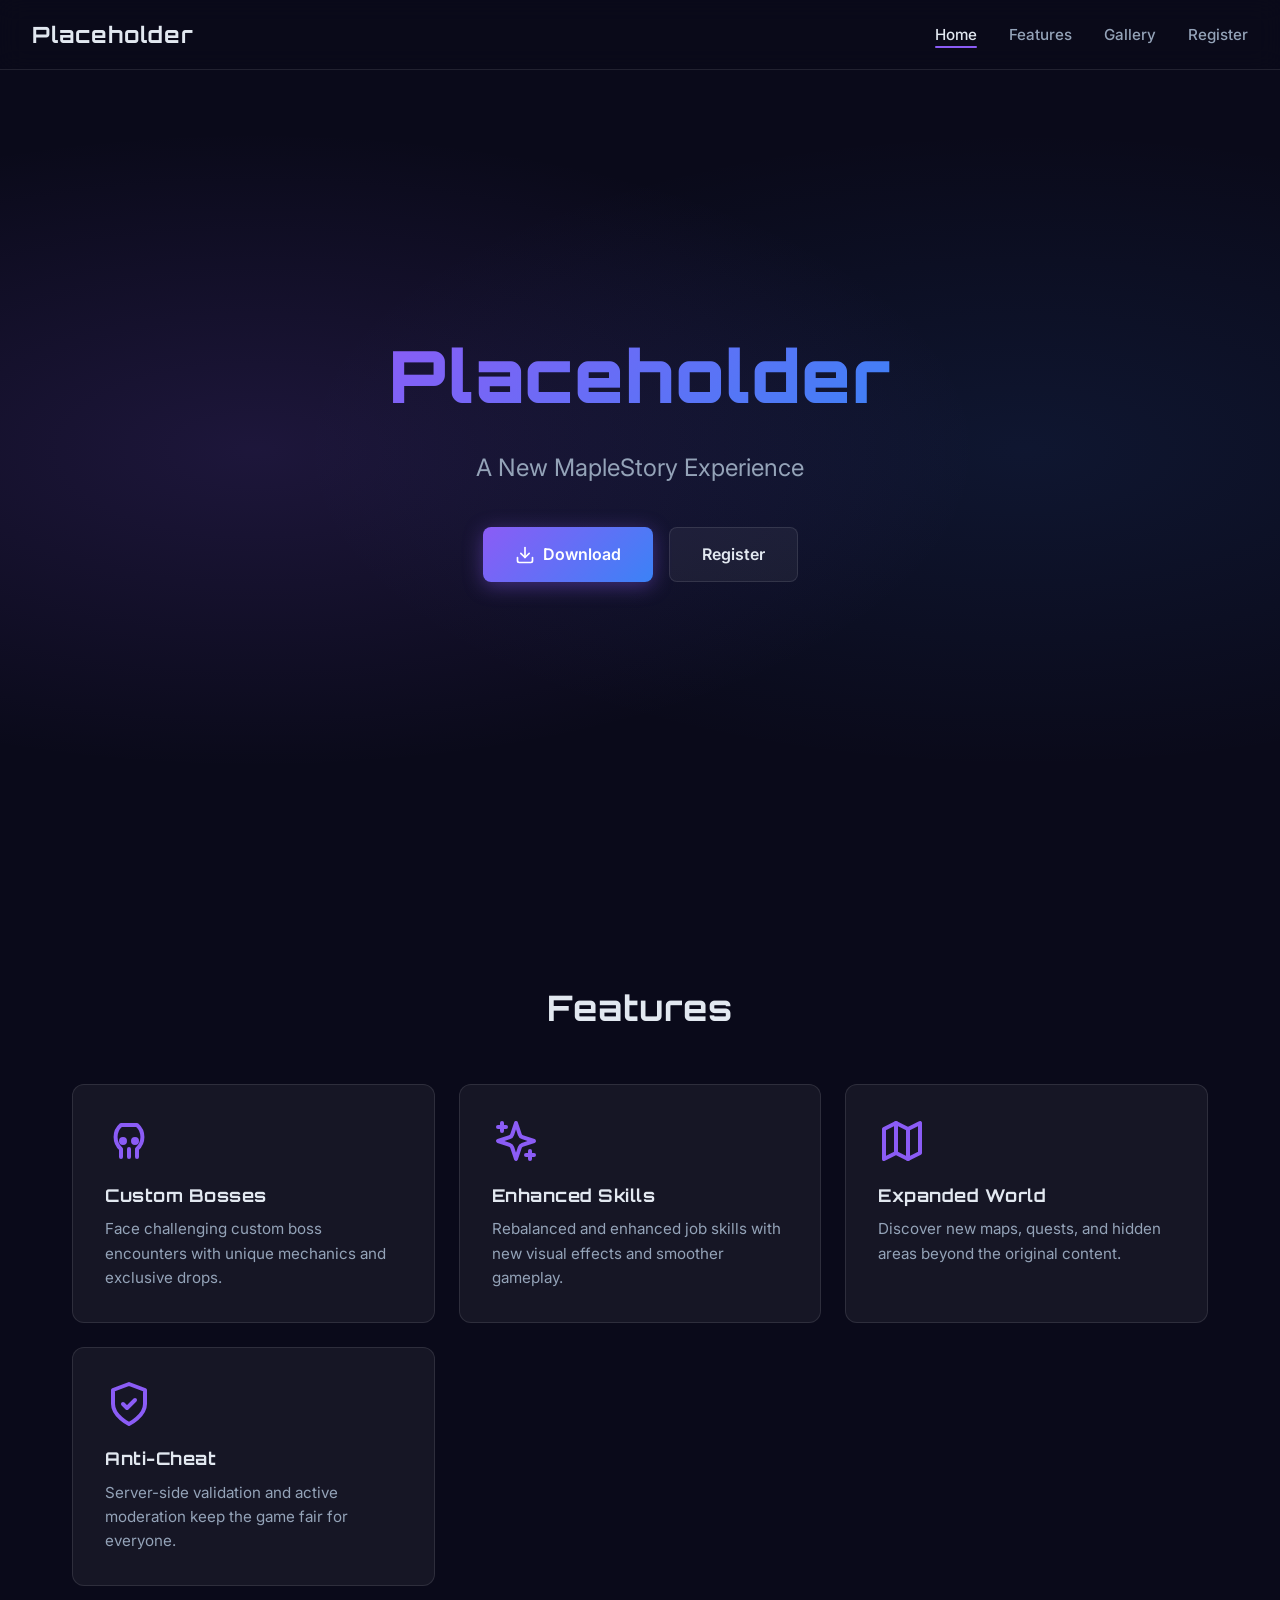
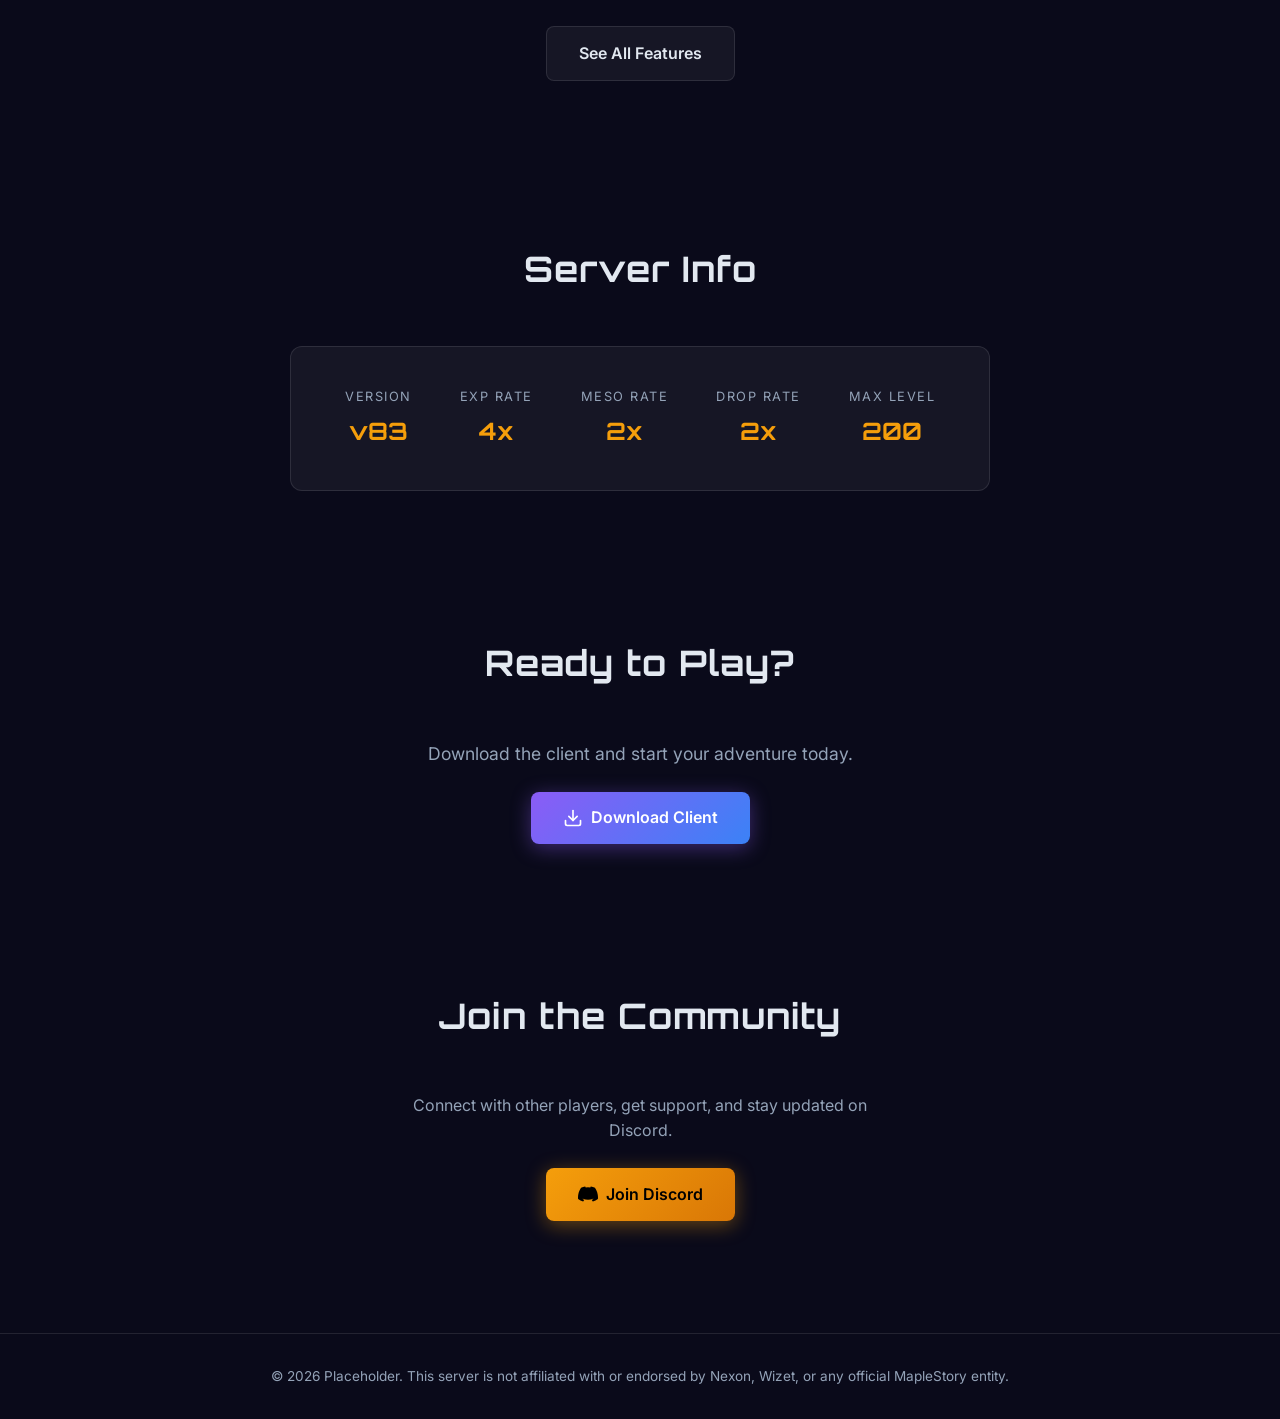
==== index.html @ 96fb3927 "Initial" ====
<!DOCTYPE html>
<html lang="en">
<head>
  <meta charset="UTF-8">
  <meta name="viewport" content="width=device-width, initial-scale=1.0">
  <title>MapleStory Private Server</title>
  <meta name="description" content="A custom MapleStory private server experience with unique features, balanced rates, and an active community.">
  <link rel="preconnect" href="https://fonts.googleapis.com">
  <link rel="preconnect" href="https://fonts.gstatic.com" crossorigin>
  <link href="https://fonts.googleapis.com/css2?family=Inter:wght@400;500;600;700&family=Orbitron:wght@700;900&display=swap" rel="stylesheet">
  <link rel="stylesheet" href="css/styles.css">
  <link rel="stylesheet" href="css/animations.css">
</head>
<body>

  <!-- Navbar -->
  <nav class="navbar">
    <a href="index.html" class="nav-logo"></a>
    <ul class="nav-links"></ul>
    <button class="hamburger" aria-label="Toggle menu">
      <span></span><span></span><span></span>
    </button>
  </nav>

  <!-- Hero -->
  <section class="hero">
    <h1 class="hero-title"></h1>
    <p class="hero-tagline"></p>
    <div class="hero-ctas">
      <a id="hero-download" href="#" class="btn btn-primary btn-download-pulse">
        <svg viewBox="0 0 24 24" fill="none" stroke="currentColor" stroke-width="2" stroke-linecap="round" stroke-linejoin="round" width="20" height="20"><path d="M21 15v4a2 2 0 0 1-2 2H5a2 2 0 0 1-2-2v-4"/><polyline points="7 10 12 15 17 10"/><line x1="12" y1="15" x2="12" y2="3"/></svg>
        Download
      </a>
      <a href="register.html" class="btn btn-secondary">Register</a>
    </div>
  </section>

  <!-- Feature Highlights -->
  <section class="section landing-features">
    <h2 class="section-title animate-on-scroll">Features</h2>
    <div class="features-grid stagger-children"></div>
    <div class="features-more animate-on-scroll">
      <a href="features.html" class="btn btn-secondary">See All Features</a>
    </div>
  </section>

  <!-- Server Info -->
  <section class="section">
    <h2 class="section-title animate-on-scroll">Server Info</h2>
    <div class="server-info animate-on-scroll"></div>
  </section>

  <!-- Download CTA -->
  <section class="section download-section">
    <h2 class="section-title animate-on-scroll">Ready to Play?</h2>
    <p class="animate-on-scroll">Download the client and start your adventure today.</p>
    <a id="download-cta" href="#" class="btn btn-primary btn-download-pulse animate-on-scroll">
      <svg viewBox="0 0 24 24" fill="none" stroke="currentColor" stroke-width="2" stroke-linecap="round" stroke-linejoin="round" width="20" height="20"><path d="M21 15v4a2 2 0 0 1-2 2H5a2 2 0 0 1-2-2v-4"/><polyline points="7 10 12 15 17 10"/><line x1="12" y1="15" x2="12" y2="3"/></svg>
      Download Client
    </a>
  </section>

  <!-- Community -->
  <section class="section community-section">
    <h2 class="section-title animate-on-scroll">Join the Community</h2>
    <p class="animate-on-scroll">Connect with other players, get support, and stay updated on Discord.</p>
    <a id="discord-btn" href="#" class="btn btn-gold animate-on-scroll">
      <svg viewBox="0 0 24 24" fill="currentColor" width="20" height="20"><path d="M20.317 4.37a19.791 19.791 0 0 0-4.885-1.515.074.074 0 0 0-.079.037c-.21.375-.444.864-.608 1.25a18.27 18.27 0 0 0-5.487 0 12.64 12.64 0 0 0-.617-1.25.077.077 0 0 0-.079-.037A19.736 19.736 0 0 0 3.677 4.37a.07.07 0 0 0-.032.027C.533 9.046-.32 13.58.099 18.057a.082.082 0 0 0 .031.057 19.9 19.9 0 0 0 5.993 3.03.078.078 0 0 0 .084-.028 14.09 14.09 0 0 0 1.226-1.994.076.076 0 0 0-.041-.106 13.107 13.107 0 0 1-1.872-.892.077.077 0 0 1-.008-.128 10.2 10.2 0 0 0 .372-.292.074.074 0 0 1 .077-.01c3.928 1.793 8.18 1.793 12.062 0a.074.074 0 0 1 .078.01c.12.098.246.198.373.292a.077.077 0 0 1-.006.127 12.299 12.299 0 0 1-1.873.892.077.077 0 0 0-.041.107c.36.698.772 1.362 1.225 1.993a.076.076 0 0 0 .084.028 19.839 19.839 0 0 0 6.002-3.03.077.077 0 0 0 .032-.054c.5-5.177-.838-9.674-3.549-13.66a.061.061 0 0 0-.031-.03z"/></svg>
      Join Discord
    </a>
  </section>

  <!-- Footer -->
  <footer class="footer"></footer>

  <script src="config.js"></script>
  <script src="js/main.js"></script>
</body>
</html>
---- css/styles.css ----
/* ===== Reset & Base ===== */
*, *::before, *::after {
  margin: 0;
  padding: 0;
  box-sizing: border-box;
}

:root {
  --bg-primary: #0a0a1a;
  --bg-secondary: #111128;
  --bg-card: rgba(255, 255, 255, 0.05);
  --bg-card-hover: rgba(255, 255, 255, 0.08);
  --text-primary: #e2e8f0;
  --text-secondary: #94a3b8;
  --accent-purple: #8b5cf6;
  --accent-blue: #3b82f6;
  --accent-gold: #f59e0b;
  --border-subtle: rgba(255, 255, 255, 0.1);
  --shadow-card: 0 4px 24px rgba(0, 0, 0, 0.3);
  --shadow-hover: 0 8px 40px rgba(139, 92, 246, 0.2);
  --radius: 12px;
  --radius-sm: 8px;
  --nav-height: 70px;
  --font-heading: 'Orbitron', sans-serif;
  --font-body: 'Inter', sans-serif;
}

html {
  scroll-behavior: smooth;
}

body {
  font-family: var(--font-body);
  background: var(--bg-primary);
  color: var(--text-primary);
  line-height: 1.6;
  min-height: 100vh;
  overflow-x: hidden;
}

a {
  color: var(--accent-purple);
  text-decoration: none;
  transition: color 0.2s;
}

a:hover {
  color: var(--accent-blue);
}

img {
  max-width: 100%;
  height: auto;
  display: block;
}

/* ===== Navbar ===== */
.navbar {
  position: fixed;
  top: 0;
  left: 0;
  right: 0;
  height: var(--nav-height);
  display: flex;
  align-items: center;
  justify-content: space-between;
  padding: 0 2rem;
  z-index: 1000;
  background: rgba(10, 10, 26, 0.8);
  backdrop-filter: blur(12px);
  -webkit-backdrop-filter: blur(12px);
  border-bottom: 1px solid var(--border-subtle);
  transition: background 0.3s;
}

.navbar.scrolled {
  background: rgba(10, 10, 26, 0.95);
}

.nav-logo {
  font-family: var(--font-heading);
  font-size: 1.4rem;
  font-weight: 700;
  color: var(--text-primary);
  letter-spacing: 1px;
}

.nav-links {
  display: flex;
  list-style: none;
  gap: 2rem;
  align-items: center;
}

.nav-links a {
  color: var(--text-secondary);
  font-weight: 500;
  font-size: 0.95rem;
  transition: color 0.2s;
  position: relative;
}

.nav-links a:hover,
.nav-links a.active {
  color: var(--text-primary);
}

.nav-links a.active::after {
  content: '';
  position: absolute;
  bottom: -4px;
  left: 0;
  right: 0;
  height: 2px;
  background: var(--accent-purple);
  border-radius: 1px;
}

.hamburger {
  display: none;
  flex-direction: column;
  gap: 5px;
  cursor: pointer;
  background: none;
  border: none;
  padding: 4px;
}

.hamburger span {
  display: block;
  width: 24px;
  height: 2px;
  background: var(--text-primary);
  border-radius: 2px;
  transition: transform 0.3s, opacity 0.3s;
}

.hamburger.open span:nth-child(1) {
  transform: rotate(45deg) translate(5px, 5px);
}

.hamburger.open span:nth-child(2) {
  opacity: 0;
}

.hamburger.open span:nth-child(3) {
  transform: rotate(-45deg) translate(5px, -5px);
}

/* ===== Hero ===== */
.hero {
  min-height: 100vh;
  display: flex;
  flex-direction: column;
  align-items: center;
  justify-content: center;
  text-align: center;
  padding: 2rem;
  background:
    radial-gradient(ellipse at 20% 50%, rgba(139, 92, 246, 0.15) 0%, transparent 50%),
    radial-gradient(ellipse at 80% 50%, rgba(59, 130, 246, 0.1) 0%, transparent 50%),
    var(--bg-primary);
  position: relative;
}

.hero-title {
  font-family: var(--font-heading);
  font-size: clamp(2.5rem, 6vw, 4.5rem);
  font-weight: 900;
  letter-spacing: 2px;
  background: linear-gradient(135deg, var(--accent-purple), var(--accent-blue));
  -webkit-background-clip: text;
  -webkit-text-fill-color: transparent;
  background-clip: text;
  margin-bottom: 1rem;
}

.hero-tagline {
  font-size: clamp(1.1rem, 2.5vw, 1.5rem);
  color: var(--text-secondary);
  max-width: 600px;
  margin-bottom: 2.5rem;
}

.hero-ctas {
  display: flex;
  gap: 1rem;
  flex-wrap: wrap;
  justify-content: center;
}

/* ===== Buttons ===== */
.btn {
  display: inline-flex;
  align-items: center;
  gap: 0.5rem;
  padding: 0.85rem 2rem;
  font-size: 1rem;
  font-weight: 600;
  font-family: var(--font-body);
  border: none;
  border-radius: var(--radius-sm);
  cursor: pointer;
  transition: transform 0.2s, box-shadow 0.2s;
  text-decoration: none;
}

.btn:hover {
  transform: translateY(-2px);
}

.btn-primary {
  background: linear-gradient(135deg, var(--accent-purple), var(--accent-blue));
  color: #fff;
  box-shadow: 0 4px 20px rgba(139, 92, 246, 0.4);
}

.btn-primary:hover {
  color: #fff;
  box-shadow: 0 6px 30px rgba(139, 92, 246, 0.6);
}

.btn-secondary {
  background: var(--bg-card);
  color: var(--text-primary);
  border: 1px solid var(--border-subtle);
}

.btn-secondary:hover {
  color: var(--text-primary);
  background: var(--bg-card-hover);
  box-shadow: var(--shadow-card);
}

.btn-gold {
  background: linear-gradient(135deg, var(--accent-gold), #d97706);
  color: #000;
  box-shadow: 0 4px 20px rgba(245, 158, 11, 0.4);
}

.btn-gold:hover {
  color: #000;
  box-shadow: 0 6px 30px rgba(245, 158, 11, 0.6);
}

/* ===== Sections ===== */
.section {
  padding: 5rem 2rem;
  max-width: 1200px;
  margin: 0 auto;
}

.section-title {
  font-family: var(--font-heading);
  font-size: clamp(1.5rem, 3vw, 2.2rem);
  text-align: center;
  margin-bottom: 3rem;
  letter-spacing: 1px;
}

/* ===== Feature Cards ===== */
.features-grid {
  display: grid;
  grid-template-columns: repeat(auto-fit, minmax(280px, 1fr));
  gap: 1.5rem;
}

.feature-card {
  background: var(--bg-card);
  border: 1px solid var(--border-subtle);
  border-radius: var(--radius);
  padding: 2rem;
  transition: transform 0.3s, box-shadow 0.3s, background 0.3s;
}

.feature-card:hover {
  transform: translateY(-4px);
  box-shadow: var(--shadow-hover);
  background: var(--bg-card-hover);
}

.feature-icon {
  width: 48px;
  height: 48px;
  margin-bottom: 1rem;
  color: var(--accent-purple);
}

.feature-card h3 {
  font-family: var(--font-heading);
  font-size: 1.1rem;
  margin-bottom: 0.5rem;
  letter-spacing: 0.5px;
}

.feature-card p {
  color: var(--text-secondary);
  font-size: 0.95rem;
}

.feature-card-image {
  width: 100%;
  height: 180px;
  border-radius: var(--radius-sm);
  margin-top: 1rem;
  object-fit: cover;
}

.feature-card-image-placeholder {
  width: 100%;
  height: 180px;
  border-radius: var(--radius-sm);
  margin-top: 1rem;
  background: linear-gradient(135deg, rgba(139, 92, 246, 0.1), rgba(59, 130, 246, 0.1));
  display: flex;
  align-items: center;
  justify-content: center;
  color: var(--text-secondary);
  font-size: 0.85rem;
}

.features-more {
  text-align: center;
  margin-top: 2.5rem;
}

/* ===== Server Info Panel ===== */
.server-info {
  display: flex;
  justify-content: center;
  gap: 3rem;
  flex-wrap: wrap;
  background: var(--bg-card);
  border: 1px solid var(--border-subtle);
  border-radius: var(--radius);
  padding: 2.5rem;
  max-width: 700px;
  margin: 0 auto;
}

.info-item {
  text-align: center;
}

.info-label {
  font-size: 0.8rem;
  text-transform: uppercase;
  color: var(--text-secondary);
  letter-spacing: 1.5px;
  margin-bottom: 0.3rem;
}

.info-value {
  font-family: var(--font-heading);
  font-size: 1.5rem;
  font-weight: 700;
  color: var(--accent-gold);
}

/* ===== Download CTA ===== */
.download-section {
  text-align: center;
  padding: 4rem 2rem;
}

.download-section p {
  color: var(--text-secondary);
  margin-bottom: 1.5rem;
  font-size: 1.1rem;
}

/* ===== Community Section ===== */
.community-section {
  text-align: center;
}

.community-section p {
  color: var(--text-secondary);
  margin-bottom: 1.5rem;
  max-width: 500px;
  margin-left: auto;
  margin-right: auto;
  margin-bottom: 1.5rem;
}

/* ===== Footer ===== */
.footer {
  text-align: center;
  padding: 2rem;
  border-top: 1px solid var(--border-subtle);
  color: var(--text-secondary);
  font-size: 0.85rem;
  margin-top: 2rem;
}

/* ===== Gallery ===== */
.gallery-grid {
  display: grid;
  grid-template-columns: repeat(auto-fill, minmax(300px, 1fr));
  gap: 1rem;
}

.gallery-item {
  border-radius: var(--radius);
  overflow: hidden;
  cursor: pointer;
  position: relative;
  aspect-ratio: 16 / 9;
  background: var(--bg-card);
  border: 1px solid var(--border-subtle);
  transition: transform 0.3s, box-shadow 0.3s;
}

.gallery-item:hover {
  transform: translateY(-4px);
  box-shadow: var(--shadow-hover);
}

.gallery-item img {
  width: 100%;
  height: 100%;
  object-fit: cover;
}

.gallery-caption {
  position: absolute;
  bottom: 0;
  left: 0;
  right: 0;
  padding: 0.75rem 1rem;
  background: linear-gradient(transparent, rgba(0, 0, 0, 0.8));
  font-size: 0.9rem;
}

.gallery-placeholder {
  display: flex;
  flex-direction: column;
  align-items: center;
  justify-content: center;
  aspect-ratio: 16 / 9;
  background: var(--bg-card);
  border: 2px dashed var(--border-subtle);
  border-radius: var(--radius);
  color: var(--text-secondary);
  font-size: 1rem;
  gap: 0.5rem;
}

.gallery-placeholder span {
  font-size: 0.85rem;
}

/* ===== Lightbox ===== */
.lightbox {
  position: fixed;
  inset: 0;
  z-index: 2000;
  background: rgba(0, 0, 0, 0.92);
  display: flex;
  align-items: center;
  justify-content: center;
  opacity: 0;
  pointer-events: none;
  transition: opacity 0.3s;
}

.lightbox.open {
  opacity: 1;
  pointer-events: auto;
}

.lightbox img {
  max-width: 90vw;
  max-height: 85vh;
  border-radius: var(--radius-sm);
}

.lightbox-close {
  position: absolute;
  top: 1.5rem;
  right: 1.5rem;
  background: none;
  border: none;
  color: #fff;
  font-size: 2rem;
  cursor: pointer;
  line-height: 1;
  padding: 0.5rem;
}

.lightbox-nav {
  position: absolute;
  top: 50%;
  transform: translateY(-50%);
  background: rgba(255, 255, 255, 0.1);
  border: none;
  color: #fff;
  font-size: 2rem;
  cursor: pointer;
  padding: 1rem;
  border-radius: var(--radius-sm);
  transition: background 0.2s;
}

.lightbox-nav:hover {
  background: rgba(255, 255, 255, 0.2);
}

.lightbox-prev {
  left: 1rem;
}

.lightbox-next {
  right: 1rem;
}

.lightbox-caption {
  position: absolute;
  bottom: 1.5rem;
  text-align: center;
  width: 100%;
  color: var(--text-secondary);
  font-size: 0.95rem;
}

/* ===== Registration Form ===== */
.register-container {
  max-width: 480px;
  margin: 0 auto;
  padding-top: calc(var(--nav-height) + 3rem);
}

.register-form {
  background: var(--bg-card);
  border: 1px solid var(--border-subtle);
  border-radius: var(--radius);
  padding: 2.5rem;
}

.register-form h1 {
  font-family: var(--font-heading);
  font-size: 1.6rem;
  text-align: center;
  margin-bottom: 0.5rem;
}

.register-form .subtitle {
  text-align: center;
  color: var(--text-secondary);
  margin-bottom: 2rem;
  font-size: 0.95rem;
}

.form-group {
  margin-bottom: 1.25rem;
}

.form-group label {
  display: block;
  margin-bottom: 0.4rem;
  font-weight: 500;
  font-size: 0.9rem;
}

.form-group input {
  width: 100%;
  padding: 0.75rem 1rem;
  background: var(--bg-primary);
  border: 1px solid var(--border-subtle);
  border-radius: var(--radius-sm);
  color: var(--text-primary);
  font-family: var(--font-body);
  font-size: 1rem;
  transition: border-color 0.2s;
}

.form-group input:focus {
  outline: none;
  border-color: var(--accent-purple);
}

.form-group input.error {
  border-color: #ef4444;
}

.form-error {
  color: #ef4444;
  font-size: 0.8rem;
  margin-top: 0.3rem;
  display: none;
}

.form-error.visible {
  display: block;
}

.form-submit {
  width: 100%;
  margin-top: 0.5rem;
}

.form-submit:disabled {
  opacity: 0.6;
  cursor: not-allowed;
  transform: none !important;
}

.form-message {
  text-align: center;
  margin-top: 1rem;
  padding: 0.75rem;
  border-radius: var(--radius-sm);
  font-size: 0.9rem;
  display: none;
}

.form-message.success {
  display: block;
  background: rgba(34, 197, 94, 0.1);
  color: #22c55e;
  border: 1px solid rgba(34, 197, 94, 0.2);
}

.form-message.error {
  display: block;
  background: rgba(239, 68, 68, 0.1);
  color: #ef4444;
  border: 1px solid rgba(239, 68, 68, 0.2);
}

.password-strength {
  height: 3px;
  border-radius: 2px;
  margin-top: 0.4rem;
  background: var(--border-subtle);
  overflow: hidden;
}

.password-strength-bar {
  height: 100%;
  width: 0;
  border-radius: 2px;
  transition: width 0.3s, background 0.3s;
}

/* ===== Page Header (for sub-pages) ===== */
.page-header {
  padding-top: calc(var(--nav-height) + 3rem);
  padding-bottom: 2rem;
  text-align: center;
}

.page-header h1 {
  font-family: var(--font-heading);
  font-size: clamp(1.8rem, 4vw, 2.5rem);
  margin-bottom: 0.5rem;
}

.page-header p {
  color: var(--text-secondary);
  max-width: 600px;
  margin: 0 auto;
}

/* ===== Responsive ===== */
@media (max-width: 768px) {
  .hamburger {
    display: flex;
  }

  .nav-links {
    position: fixed;
    top: var(--nav-height);
    left: 0;
    right: 0;
    background: rgba(10, 10, 26, 0.98);
    backdrop-filter: blur(12px);
    flex-direction: column;
    padding: 2rem;
    gap: 1.5rem;
    transform: translateY(-100%);
    opacity: 0;
    pointer-events: none;
    transition: transform 0.3s, opacity 0.3s;
    border-bottom: 1px solid var(--border-subtle);
  }

  .nav-links.open {
    transform: translateY(0);
    opacity: 1;
    pointer-events: auto;
  }

  .section {
    padding: 3rem 1.25rem;
  }

  .server-info {
    gap: 1.5rem;
    padding: 1.5rem;
  }

  .register-form {
    padding: 1.5rem;
  }

  .gallery-grid {
    grid-template-columns: 1fr;
  }
}

@media (max-width: 480px) {
  .hero-ctas {
    flex-direction: column;
    align-items: center;
  }

  .btn {
    width: 100%;
    justify-content: center;
  }

  .features-grid {
    grid-template-columns: 1fr;
  }
}
---- css/animations.css ----
/* ===== Scroll Animations ===== */
.animate-on-scroll {
  opacity: 0;
  transform: translateY(30px);
  transition: opacity 0.6s ease-out, transform 0.6s ease-out;
}

.animate-on-scroll.visible {
  opacity: 1;
  transform: translateY(0);
}

/* Stagger children */
.stagger-children .animate-on-scroll:nth-child(1) { transition-delay: 0s; }
.stagger-children .animate-on-scroll:nth-child(2) { transition-delay: 0.1s; }
.stagger-children .animate-on-scroll:nth-child(3) { transition-delay: 0.2s; }
.stagger-children .animate-on-scroll:nth-child(4) { transition-delay: 0.3s; }
.stagger-children .animate-on-scroll:nth-child(5) { transition-delay: 0.4s; }
.stagger-children .animate-on-scroll:nth-child(6) { transition-delay: 0.5s; }

/* ===== Hero Entrance ===== */
.hero-title {
  opacity: 0;
  transform: translateY(20px);
  animation: heroEntrance 0.8s ease-out 0.2s forwards;
}

.hero-tagline {
  opacity: 0;
  transform: translateY(20px);
  animation: heroEntrance 0.8s ease-out 0.4s forwards;
}

.hero-ctas {
  opacity: 0;
  transform: translateY(20px);
  animation: heroEntrance 0.8s ease-out 0.6s forwards;
}

@keyframes heroEntrance {
  to {
    opacity: 1;
    transform: translateY(0);
  }
}

/* ===== Download Button Pulse ===== */
.btn-download-pulse {
  animation: downloadPulse 2s infinite;
}

@keyframes downloadPulse {
  0%, 100% {
    box-shadow: 0 4px 20px rgba(139, 92, 246, 0.4);
  }
  50% {
    box-shadow: 0 4px 40px rgba(139, 92, 246, 0.7);
  }
}

/* ===== Card Hover Lift ===== */
.feature-card {
  transition: transform 0.3s ease, box-shadow 0.3s ease, background 0.3s ease;
}

.feature-card:hover {
  transform: translateY(-6px);
  box-shadow: 0 12px 40px rgba(139, 92, 246, 0.2);
}

/* ===== Gallery Item Hover ===== */
.gallery-item {
  transition: transform 0.3s ease, box-shadow 0.3s ease;
}

.gallery-item:hover {
  transform: scale(1.02);
}

/* ===== Lightbox Fade ===== */
.lightbox {
  transition: opacity 0.3s ease;
}

/* ===== Navbar Link Underline ===== */
.nav-links a::after {
  content: '';
  position: absolute;
  bottom: -4px;
  left: 50%;
  width: 0;
  height: 2px;
  background: var(--accent-purple);
  border-radius: 1px;
  transition: width 0.3s, left 0.3s;
}

.nav-links a:hover::after {
  width: 100%;
  left: 0;
}

.nav-links a.active::after {
  width: 100%;
  left: 0;
}

/* ===== Reduced Motion ===== */
@media (prefers-reduced-motion: reduce) {
  .animate-on-scroll {
    opacity: 1;
    transform: none;
    transition: none;
  }

  .hero-title,
  .hero-tagline,
  .hero-ctas {
    opacity: 1;
    transform: none;
    animation: none;
  }

  .btn-download-pulse {
    animation: none;
  }

  .feature-card,
  .gallery-item {
    transition: none;
  }

  .lightbox {
    transition: none;
  }

  .nav-links a::after {
    transition: none;
  }
}
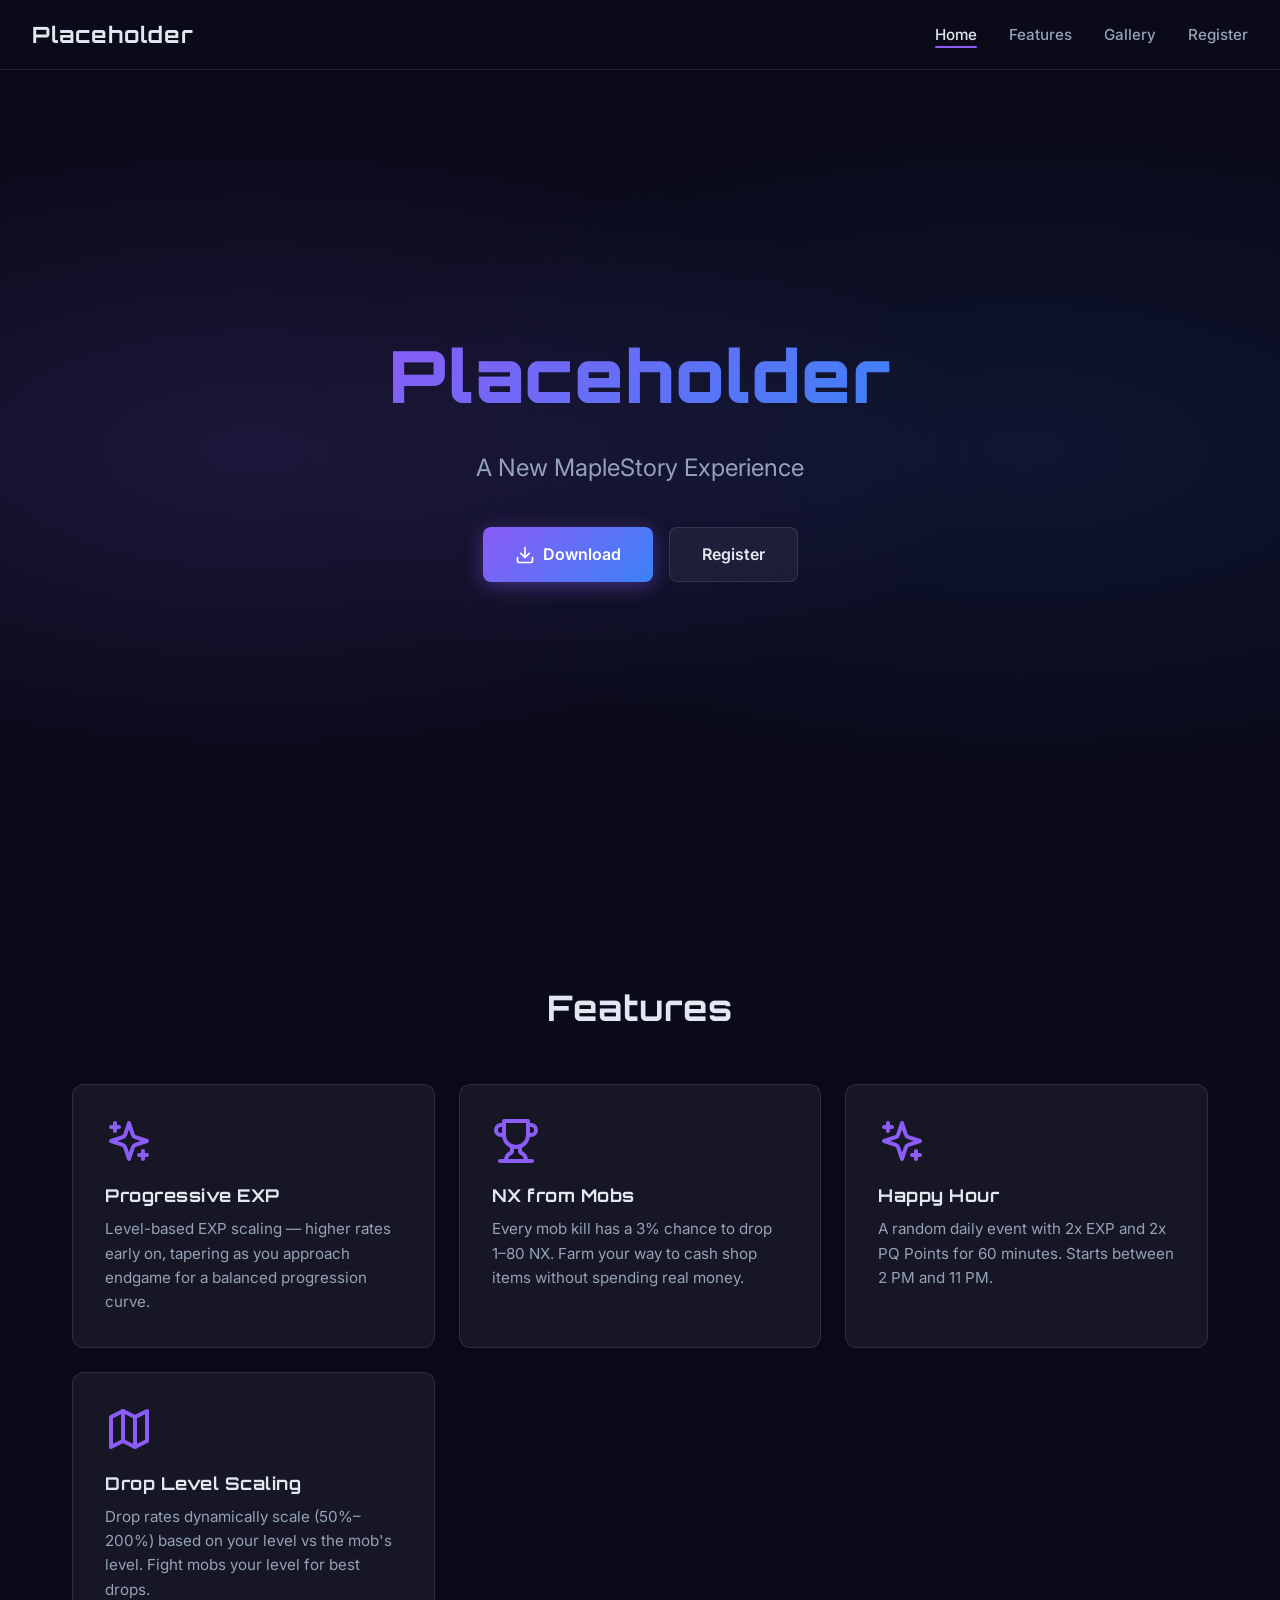
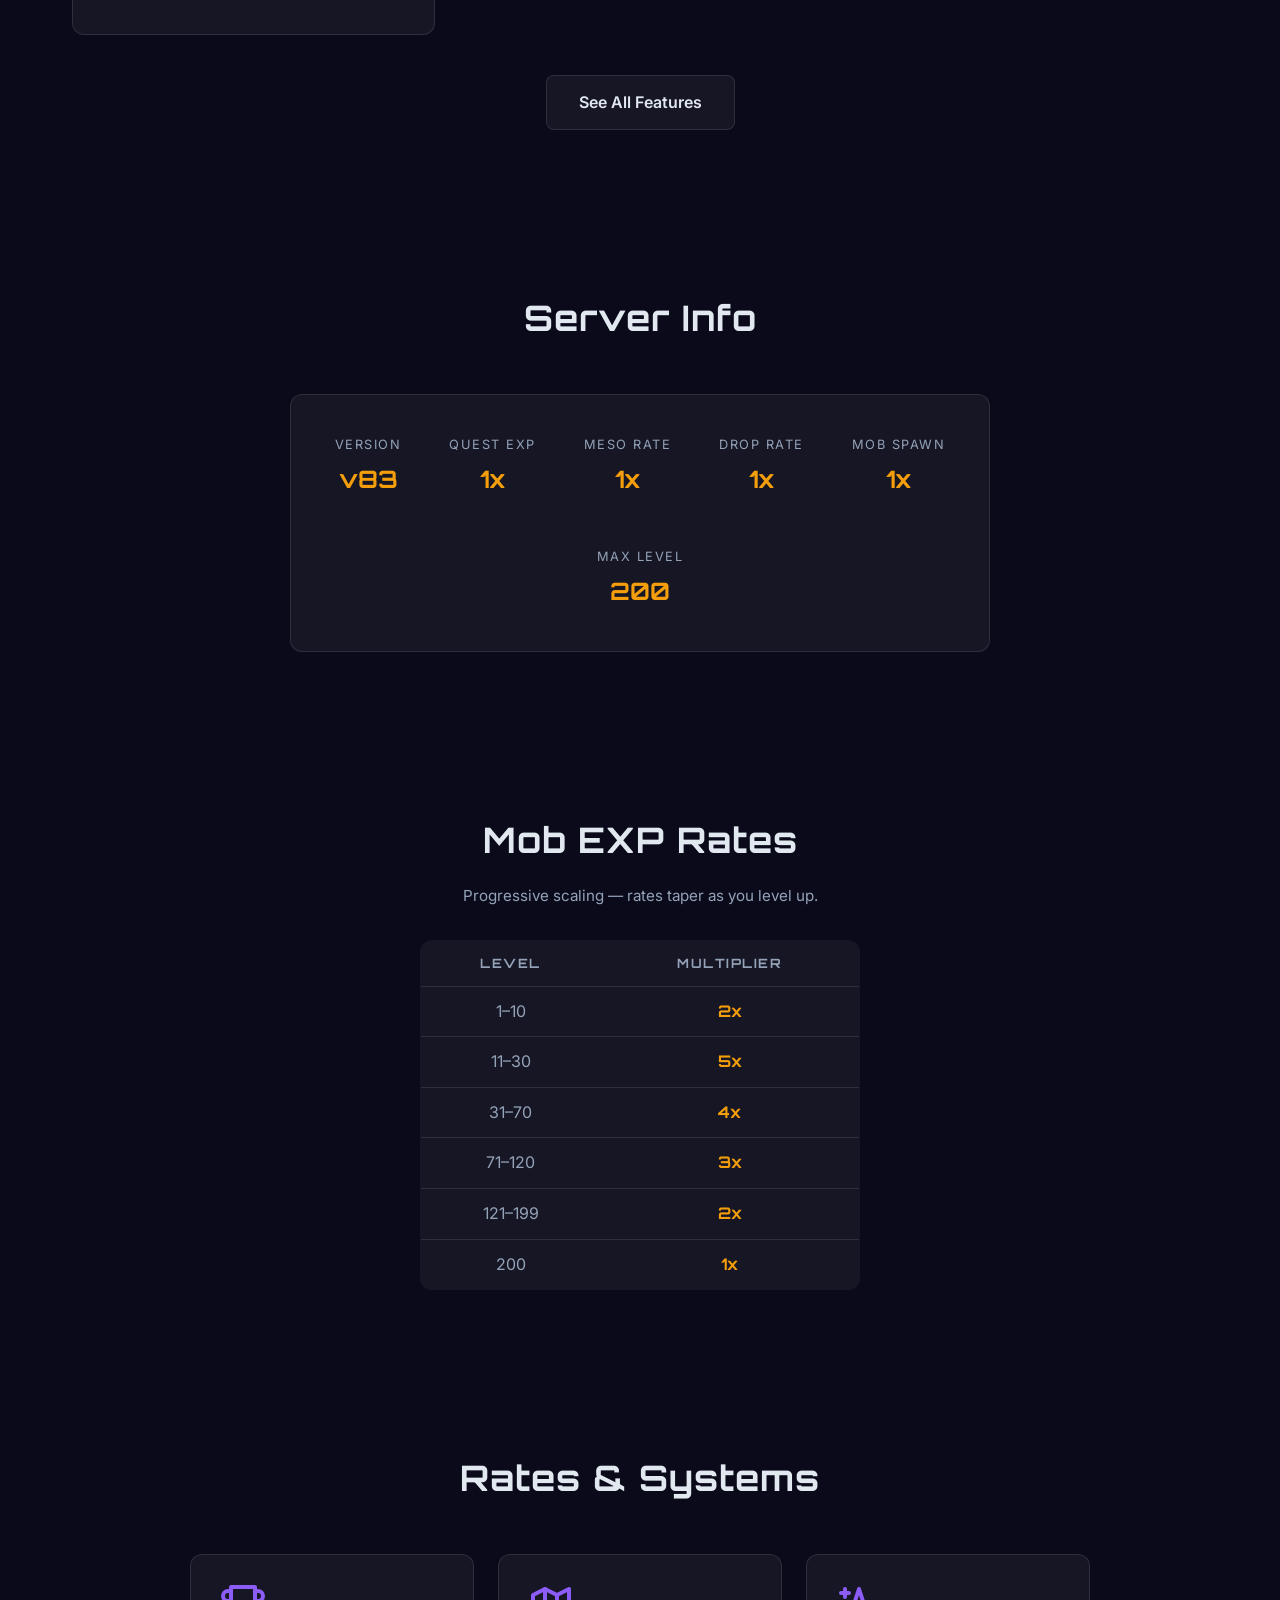
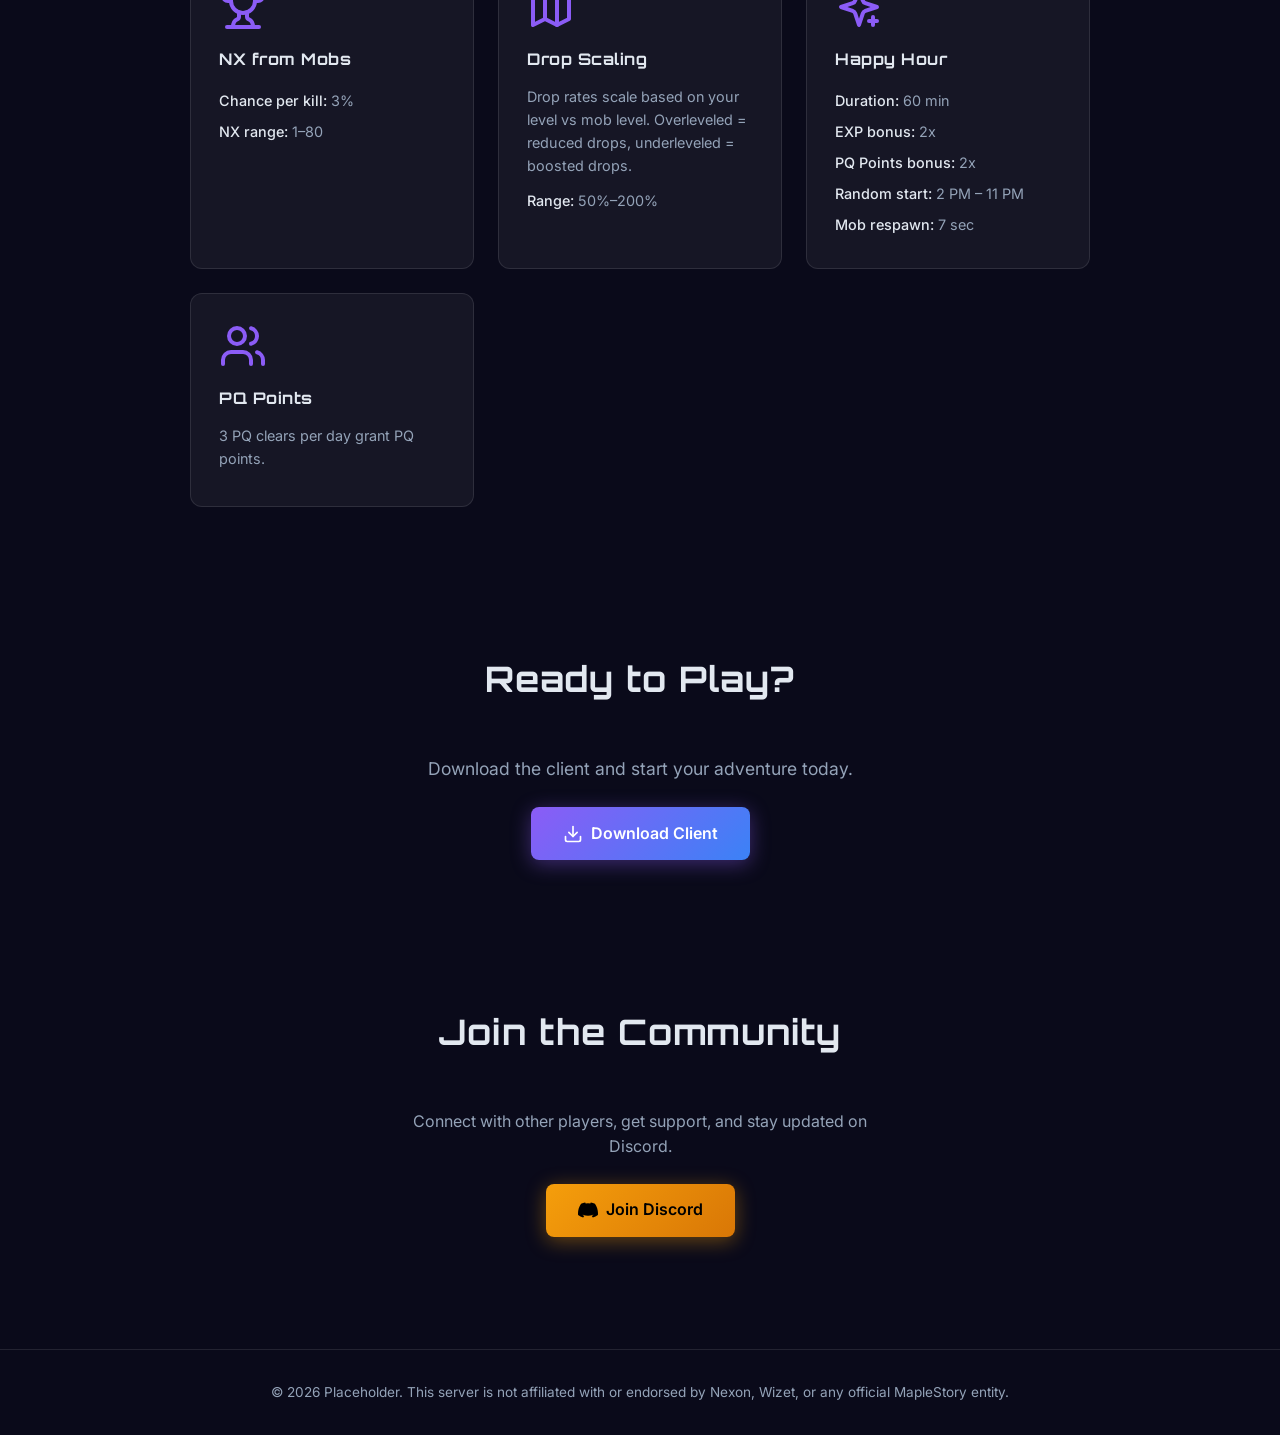
==== commit a07c3cb3: "Update progressive rates and events" ====
--- a/index.html
+++ b/index.html
@@ -50,6 +50,24 @@
     <div class="server-info animate-on-scroll"></div>
   </section>
 
+  <!-- EXP Rates Table -->
+  <section class="section">
+    <h2 class="section-title animate-on-scroll">Mob EXP Rates</h2>
+    <p class="section-subtitle animate-on-scroll">Progressive scaling — rates taper as you level up.</p>
+    <div class="rates-table-wrap animate-on-scroll">
+      <table class="rates-table" id="exp-rates-table">
+        <thead><tr><th>Level</th><th>Multiplier</th></tr></thead>
+        <tbody></tbody>
+      </table>
+    </div>
+  </section>
+
+  <!-- Extra Rate Info -->
+  <section class="section">
+    <h2 class="section-title animate-on-scroll">Rates &amp; Systems</h2>
+    <div class="info-cards" id="info-cards"></div>
+  </section>
+
   <!-- Download CTA -->
   <section class="section download-section">
     <h2 class="section-title animate-on-scroll">Ready to Play?</h2>
--- a/css/styles.css
+++ b/css/styles.css
@@ -643,6 +643,108 @@
   transition: width 0.3s, background 0.3s;
 }
 
+/* ===== Section Subtitle ===== */
+.section-subtitle {
+  text-align: center;
+  color: var(--text-secondary);
+  margin-top: -2rem;
+  margin-bottom: 2rem;
+  font-size: 0.95rem;
+}
+
+/* ===== Rates Table ===== */
+.rates-table-wrap {
+  max-width: 440px;
+  margin: 0 auto;
+}
+
+.rates-table {
+  width: 100%;
+  border-collapse: collapse;
+  background: var(--bg-card);
+  border: 1px solid var(--border-subtle);
+  border-radius: var(--radius);
+  overflow: hidden;
+}
+
+.rates-table th,
+.rates-table td {
+  padding: 0.75rem 1.25rem;
+  text-align: center;
+}
+
+.rates-table thead th {
+  font-family: var(--font-heading);
+  font-size: 0.8rem;
+  text-transform: uppercase;
+  letter-spacing: 1.5px;
+  color: var(--text-secondary);
+  border-bottom: 1px solid var(--border-subtle);
+}
+
+.rates-table tbody tr {
+  border-bottom: 1px solid var(--border-subtle);
+}
+
+.rates-table tbody tr:last-child {
+  border-bottom: none;
+}
+
+.rates-table tbody td:first-child {
+  color: var(--text-secondary);
+}
+
+.rates-table tbody td:last-child {
+  font-family: var(--font-heading);
+  font-weight: 700;
+  color: var(--accent-gold);
+}
+
+/* ===== Info Cards ===== */
+.info-cards {
+  display: grid;
+  grid-template-columns: repeat(auto-fit, minmax(260px, 1fr));
+  gap: 1.5rem;
+  max-width: 900px;
+  margin: 0 auto;
+}
+
+.info-card {
+  background: var(--bg-card);
+  border: 1px solid var(--border-subtle);
+  border-radius: var(--radius);
+  padding: 1.75rem;
+}
+
+.info-card h3 {
+  font-family: var(--font-heading);
+  font-size: 1rem;
+  margin-bottom: 0.75rem;
+  letter-spacing: 0.5px;
+}
+
+.info-card p {
+  color: var(--text-secondary);
+  font-size: 0.9rem;
+  margin-bottom: 0.5rem;
+}
+
+.info-card ul {
+  list-style: none;
+  padding: 0;
+}
+
+.info-card ul li {
+  color: var(--text-secondary);
+  font-size: 0.9rem;
+  padding: 0.25rem 0;
+}
+
+.info-card-label {
+  color: var(--text-primary);
+  font-weight: 500;
+}
+
 /* ===== Page Header (for sub-pages) ===== */
 .page-header {
   padding-top: calc(var(--nav-height) + 3rem);
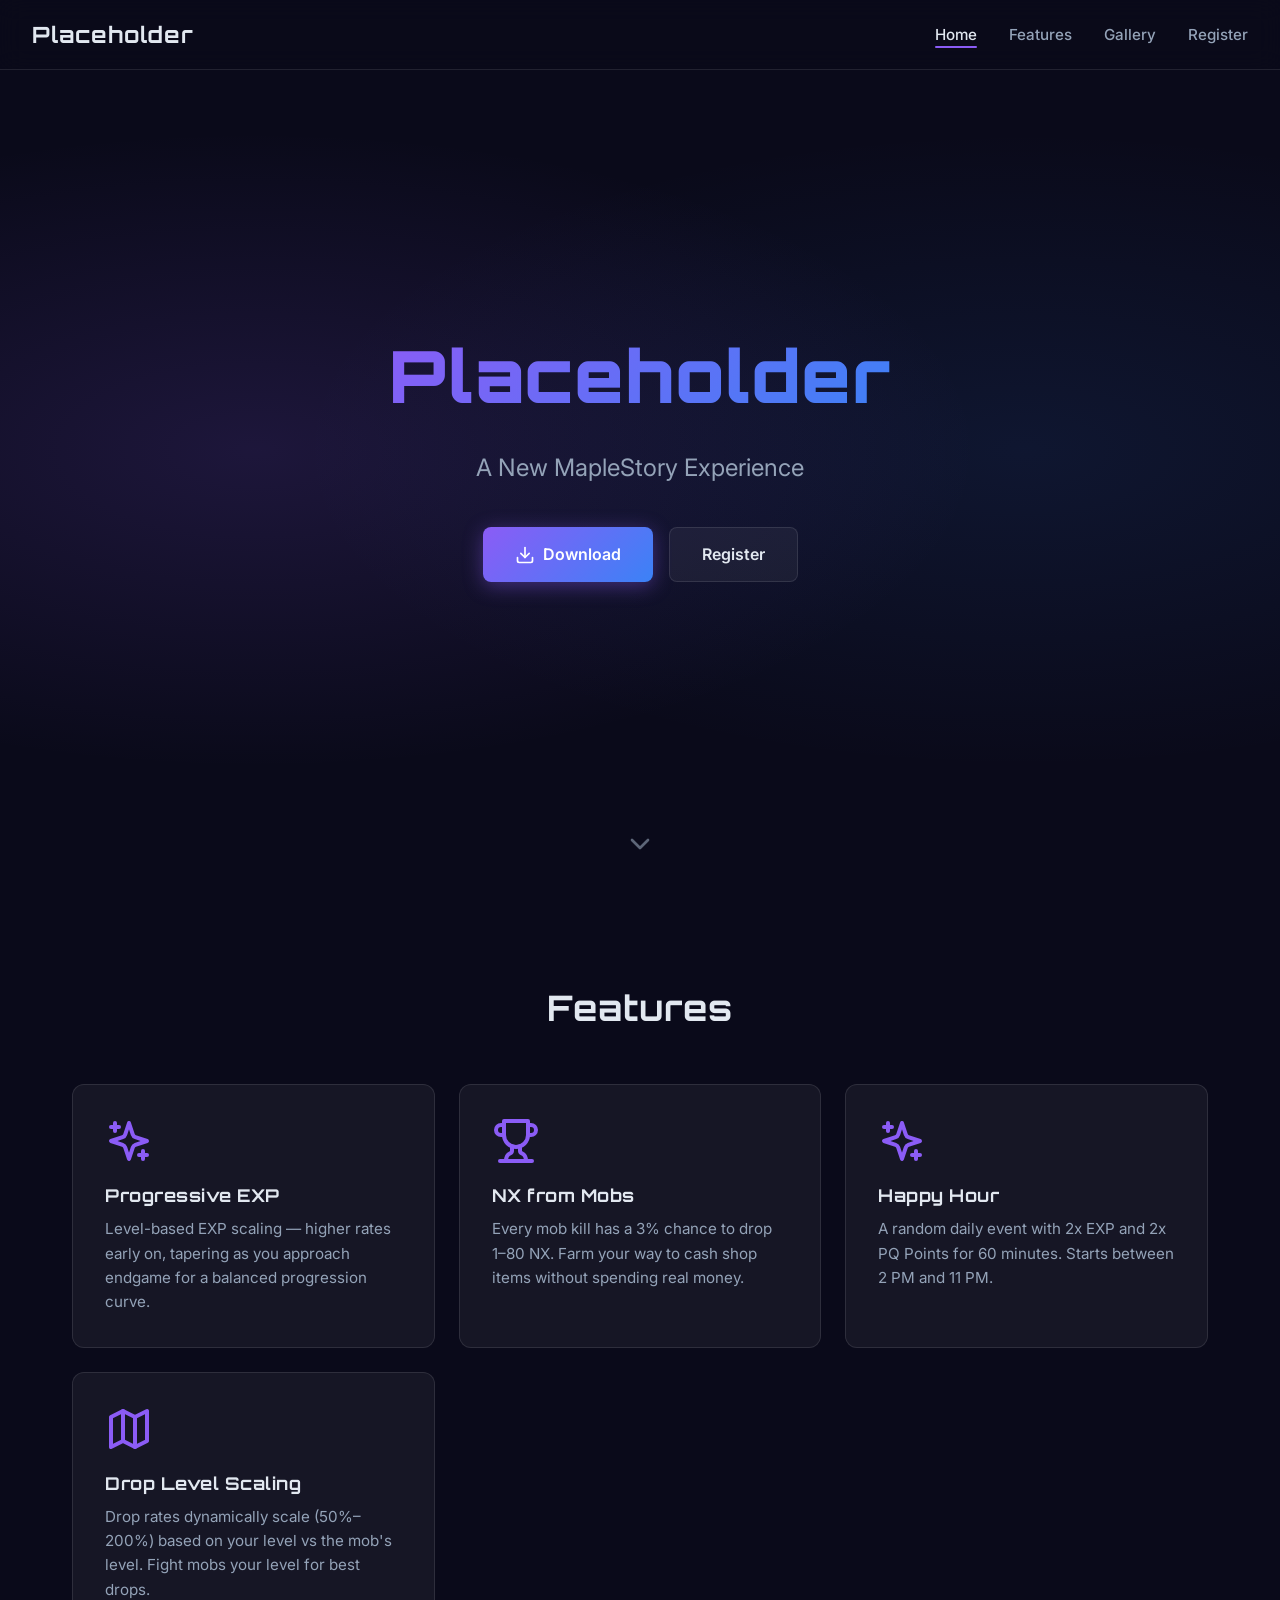
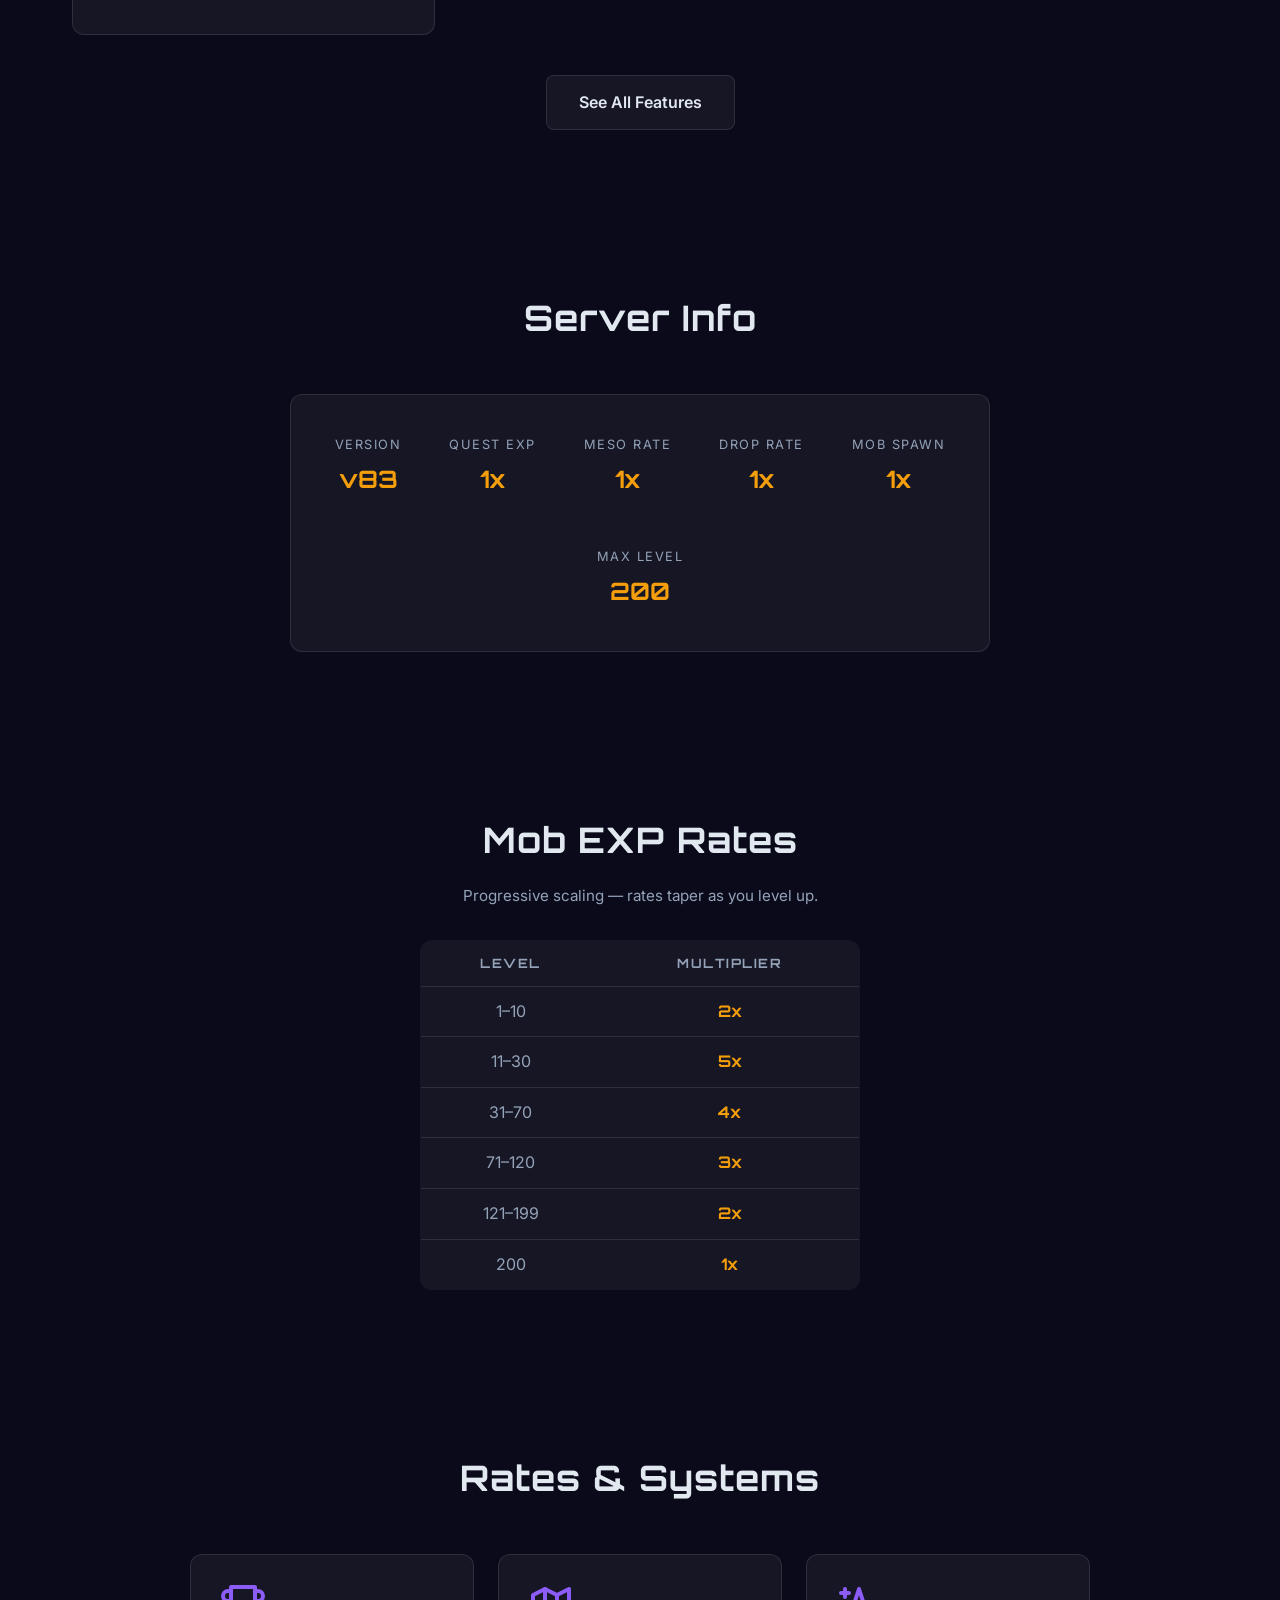
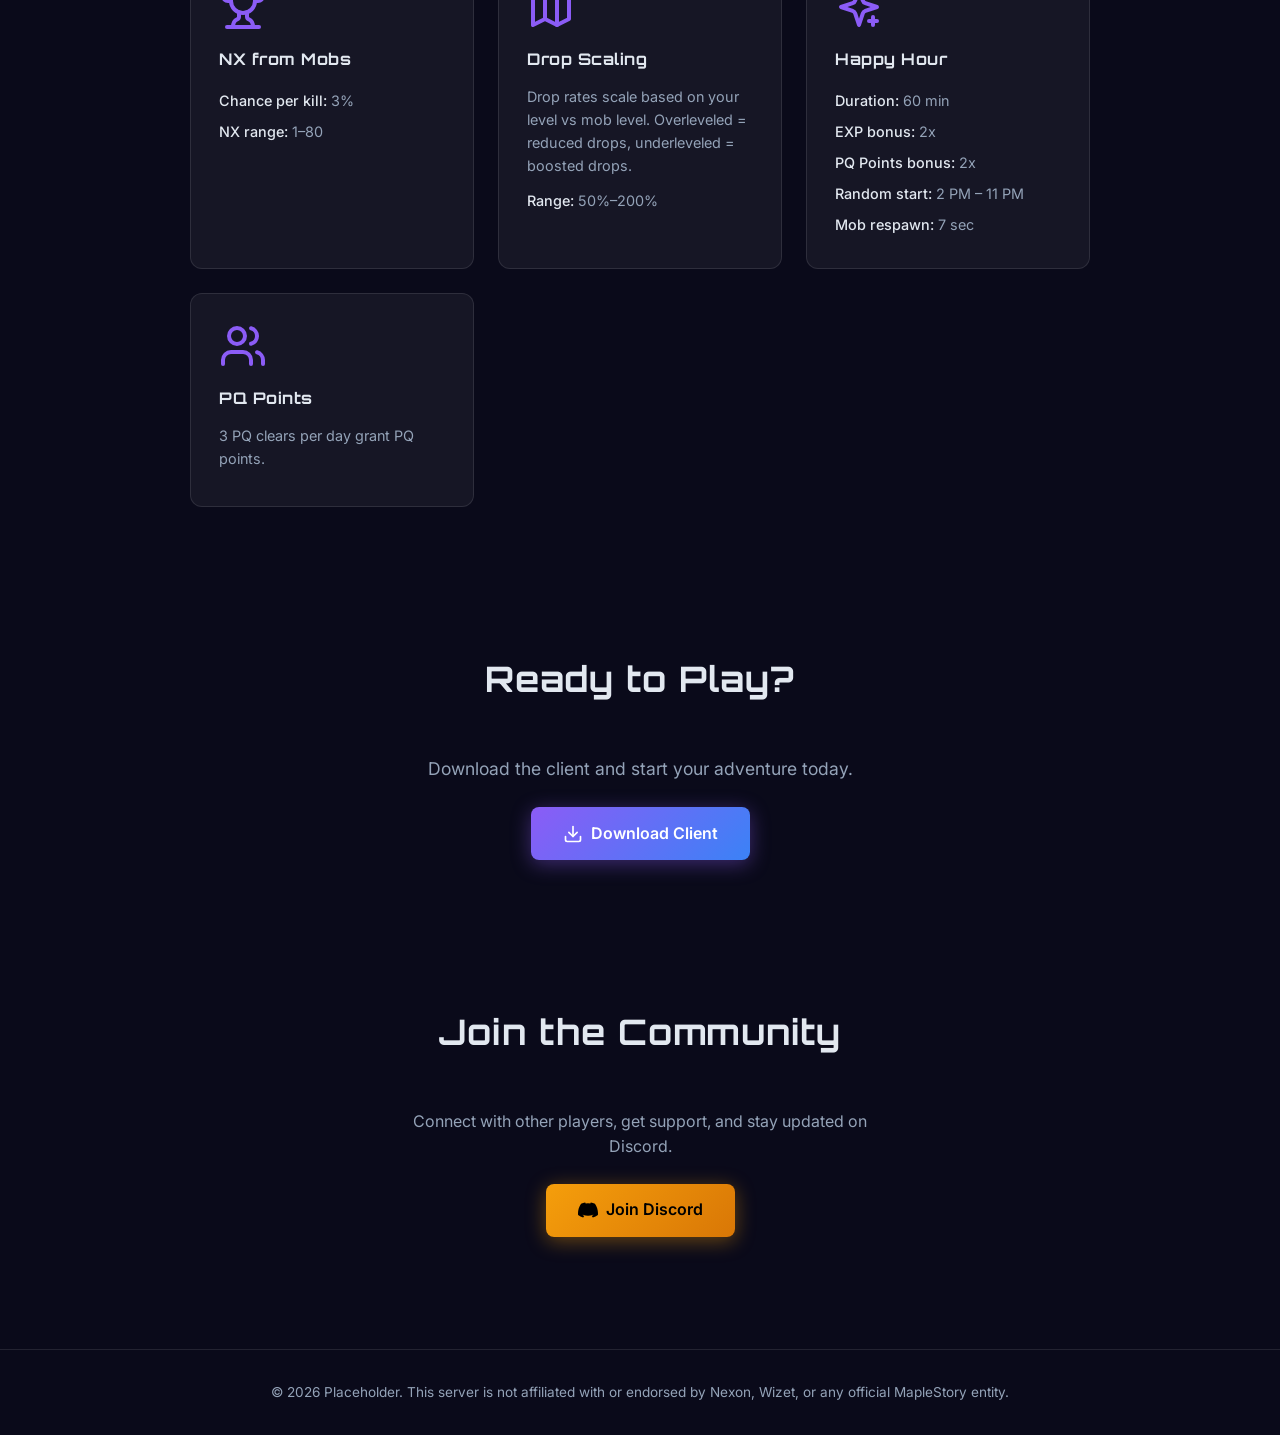
==== commit b640aaeb: "Console Discourage" ====
--- a/index.html
+++ b/index.html
@@ -33,10 +33,13 @@
       </a>
       <a href="register.html" class="btn btn-secondary">Register</a>
     </div>
+    <a href="#features" class="scroll-arrow" aria-label="Scroll down">
+      <svg viewBox="0 0 24 24" fill="none" stroke="currentColor" stroke-width="2" stroke-linecap="round" stroke-linejoin="round" width="32" height="32"><polyline points="6 9 12 15 18 9"/></svg>
+    </a>
   </section>
 
   <!-- Feature Highlights -->
-  <section class="section landing-features">
+  <section id="features" class="section landing-features">
     <h2 class="section-title animate-on-scroll">Features</h2>
     <div class="features-grid stagger-children"></div>
     <div class="features-more animate-on-scroll">
--- a/css/styles.css
+++ b/css/styles.css
@@ -189,6 +189,22 @@
   justify-content: center;
 }
 
+/* ===== Scroll Arrow ===== */
+.scroll-arrow {
+  position: absolute;
+  bottom: 2rem;
+  left: 50%;
+  transform: translateX(-50%);
+  color: var(--text-secondary);
+  opacity: 0.6;
+  transition: opacity 0.3s;
+}
+
+.scroll-arrow:hover {
+  opacity: 1;
+  color: var(--text-primary);
+}
+
 /* ===== Buttons ===== */
 .btn {
   display: inline-flex;
--- a/css/animations.css
+++ b/css/animations.css
@@ -42,6 +42,16 @@
     opacity: 1;
     transform: translateY(0);
   }
+}
+
+/* ===== Scroll Arrow Bounce ===== */
+.scroll-arrow {
+  animation: scrollBounce 2s ease-in-out infinite;
+}
+
+@keyframes scrollBounce {
+  0%, 100% { transform: translateX(-50%) translateY(0); }
+  50% { transform: translateX(-50%) translateY(8px); }
 }
 
 /* ===== Download Button Pulse ===== */
